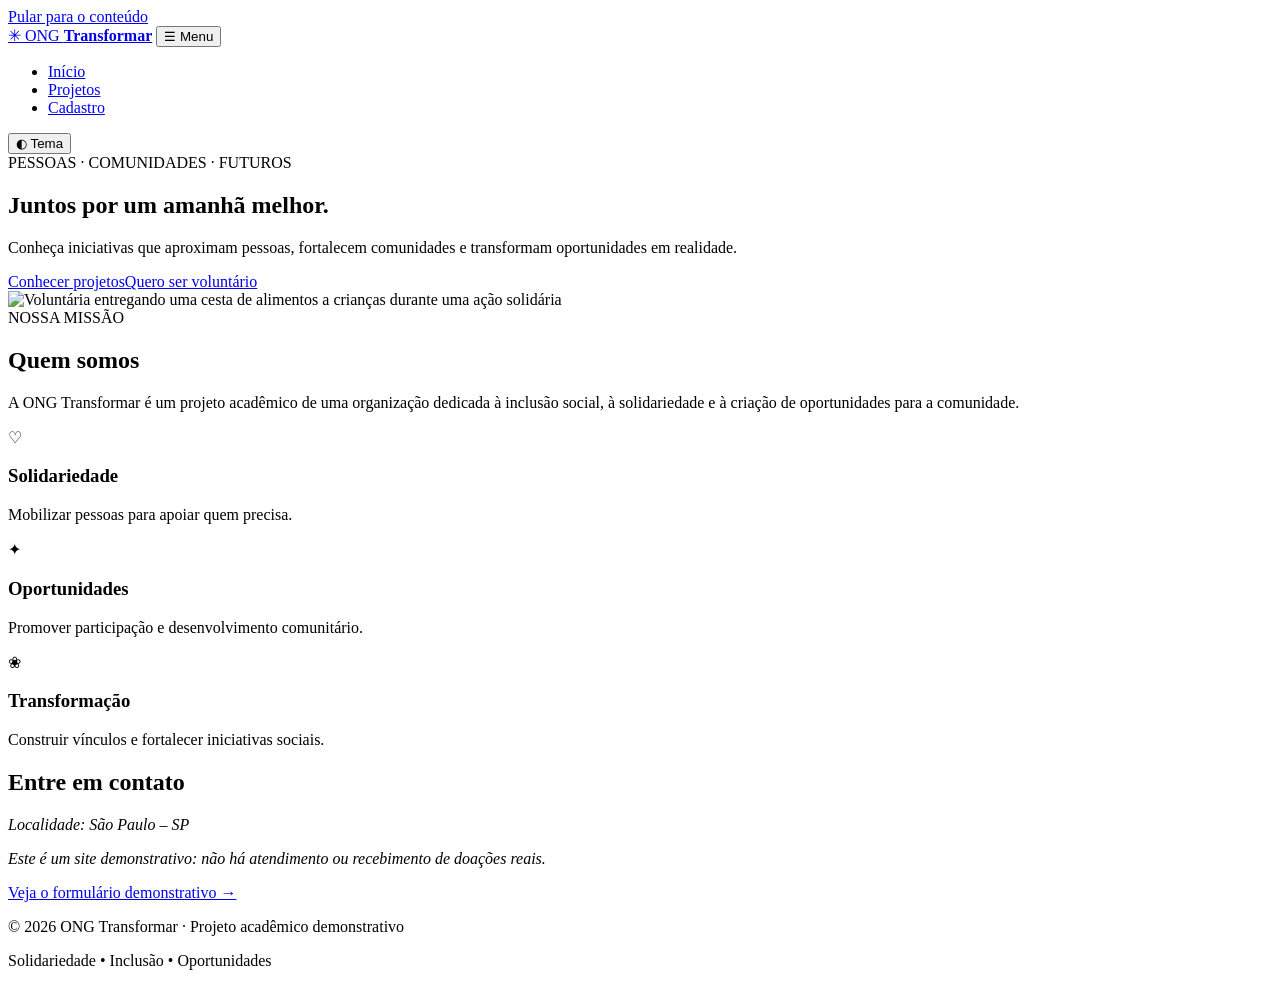
==== index.html @ 96d92989 "feat: adiciona versão inicial da ONG Transformar" ====
<!doctype html>
<html lang="pt-BR">
<head>
<meta charset="utf-8">
<meta name="viewport" content="width=device-width, initial-scale=1">
<meta name="description" content="Conheça os projetos sociais e as oportunidades de voluntariado da ONG Transformar.">
<title>Início | ONG Transformar</title>
<link rel="stylesheet" href="css/style.css">
<script src="js/main.js" defer></script>
</head>
<body>
<a class="skip-link" href="#conteudo">Pular para o conteúdo</a>
<header class="site-header"><div class="container header-inner">
<a class="brand" href="index.html" aria-label="ONG Transformar — página inicial"><span class="brand-icon" aria-hidden="true">✳</span> ONG <strong>Transformar</strong></a>
<button class="menu-toggle" type="button" aria-controls="menu-principal" aria-expanded="false">☰ <span>Menu</span></button>
<nav id="menu-principal" aria-label="Navegação principal"><ul class="nav-list">
<li><a href="index.html" aria-current="page">Início</a></li><li><a href="projetos.html" >Projetos</a></li><li><a href="cadastro.html" >Cadastro</a></li></ul></nav>
<button class="theme-toggle" type="button" aria-label="Ativar modo escuro" aria-pressed="false">◐ <span>Tema</span></button>
</div></header>
<main id="conteudo"><section class="hero"><div class="container hero-grid"><div class="hero-copy"><span class="eyebrow">PESSOAS · COMUNIDADES · FUTUROS</span><h1>Juntos por um amanhã melhor.</h1><p>Conheça iniciativas que aproximam pessoas, fortalecem comunidades e transformam oportunidades em realidade.</p><div class="actions"><a class="button" href="projetos.html">Conhecer projetos</a><a class="button button-outline" href="cadastro.html">Quero ser voluntário</a></div></div><img class="hero-image" src="imagens/ong-social.jpg" width="1536" height="1024" alt="Voluntária entregando uma cesta de alimentos a crianças durante uma ação solidária"></div></section>
<section class="section container" aria-labelledby="quem-somos"><span class="eyebrow">NOSSA MISSÃO</span><h2 id="quem-somos">Quem somos</h2><p class="intro">A ONG Transformar é um projeto acadêmico de uma organização dedicada à inclusão social, à solidariedade e à criação de oportunidades para a comunidade.</p><div class="cards"><article class="card"><span class="card-icon" aria-hidden="true">♡</span><h3>Solidariedade</h3><p>Mobilizar pessoas para apoiar quem precisa.</p></article><article class="card"><span class="card-icon" aria-hidden="true">✦</span><h3>Oportunidades</h3><p>Promover participação e desenvolvimento comunitário.</p></article><article class="card"><span class="card-icon" aria-hidden="true">❀</span><h3>Transformação</h3><p>Construir vínculos e fortalecer iniciativas sociais.</p></article></div></section>
<section class="section section-soft"><div class="container"><h2>Entre em contato</h2><address><p>Localidade: São Paulo – SP</p><p>Este é um site demonstrativo: não há atendimento ou recebimento de doações reais.</p></address><a class="text-link" href="cadastro.html">Veja o formulário demonstrativo →</a></div></section></main>
<footer class="site-footer"><div class="container footer-inner"><p>© 2026 ONG Transformar · Projeto acadêmico demonstrativo</p><p>Solidariedade • Inclusão • Oportunidades</p></div></footer>
<div id="toast" class="toast" role="status" aria-live="polite" hidden></div>
</body></html>
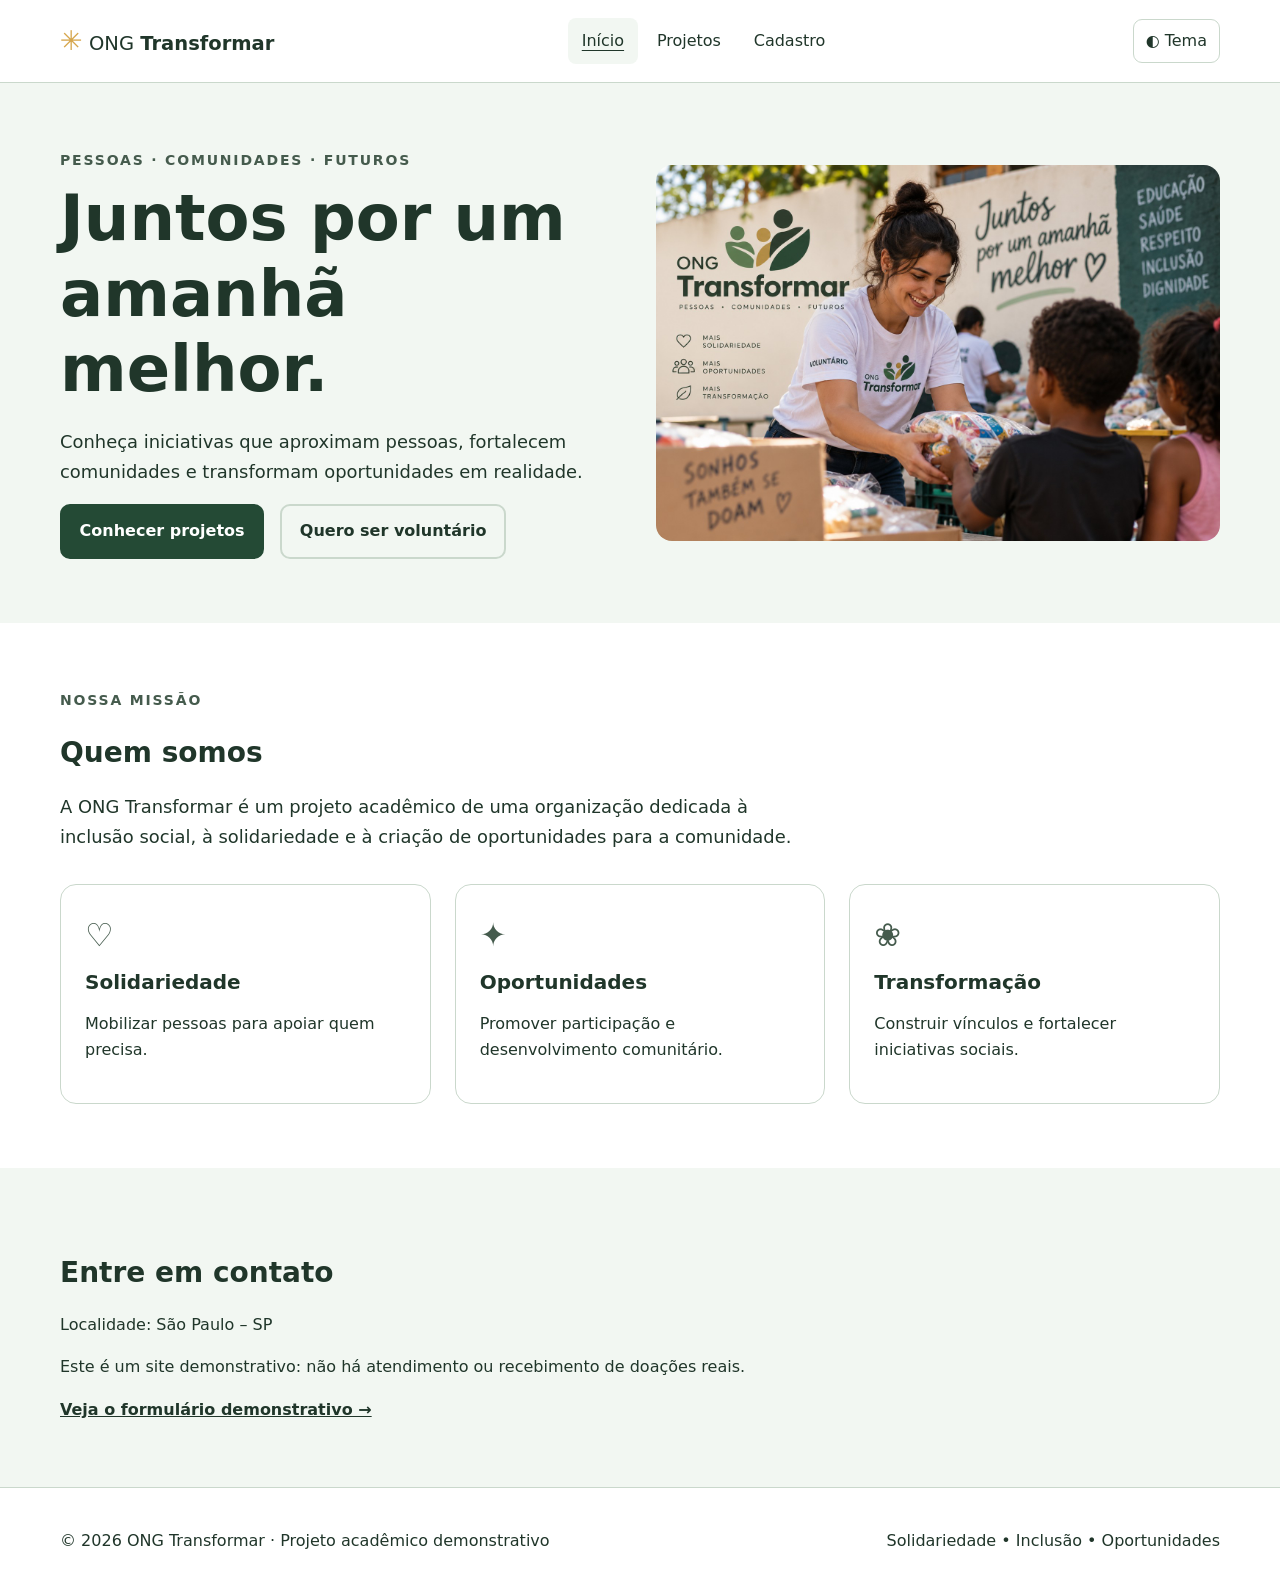
==== commit a8850923: "Add files via upload" ====
--- a/index.html
+++ b/index.html
@@ -5,8 +5,8 @@
 <meta name="viewport" content="width=device-width, initial-scale=1">
 <meta name="description" content="Conheça os projetos sociais e as oportunidades de voluntariado da ONG Transformar.">
 <title>Início | ONG Transformar</title>
-<link rel="stylesheet" href="css/style.css">
-<script src="js/main.js" defer></script>
+<link rel="stylesheet" href="style.css">
+<script src="main.js" defer></script>
 </head>
 <body>
 <a class="skip-link" href="#conteudo">Pular para o conteúdo</a>
@@ -17,7 +17,7 @@
 <li><a href="index.html" aria-current="page">Início</a></li><li><a href="projetos.html" >Projetos</a></li><li><a href="cadastro.html" >Cadastro</a></li></ul></nav>
 <button class="theme-toggle" type="button" aria-label="Ativar modo escuro" aria-pressed="false">◐ <span>Tema</span></button>
 </div></header>
-<main id="conteudo"><section class="hero"><div class="container hero-grid"><div class="hero-copy"><span class="eyebrow">PESSOAS · COMUNIDADES · FUTUROS</span><h1>Juntos por um amanhã melhor.</h1><p>Conheça iniciativas que aproximam pessoas, fortalecem comunidades e transformam oportunidades em realidade.</p><div class="actions"><a class="button" href="projetos.html">Conhecer projetos</a><a class="button button-outline" href="cadastro.html">Quero ser voluntário</a></div></div><img class="hero-image" src="imagens/ong-social.jpg" width="1536" height="1024" alt="Voluntária entregando uma cesta de alimentos a crianças durante uma ação solidária"></div></section>
+<main id="conteudo"><section class="hero"><div class="container hero-grid"><div class="hero-copy"><span class="eyebrow">PESSOAS · COMUNIDADES · FUTUROS</span><h1>Juntos por um amanhã melhor.</h1><p>Conheça iniciativas que aproximam pessoas, fortalecem comunidades e transformam oportunidades em realidade.</p><div class="actions"><a class="button" href="projetos.html">Conhecer projetos</a><a class="button button-outline" href="cadastro.html">Quero ser voluntário</a></div></div><img class="hero-image" src="ong-social.jpg" width="1536" height="1024" alt="Voluntária entregando uma cesta de alimentos a crianças durante uma ação solidária"></div></section>
 <section class="section container" aria-labelledby="quem-somos"><span class="eyebrow">NOSSA MISSÃO</span><h2 id="quem-somos">Quem somos</h2><p class="intro">A ONG Transformar é um projeto acadêmico de uma organização dedicada à inclusão social, à solidariedade e à criação de oportunidades para a comunidade.</p><div class="cards"><article class="card"><span class="card-icon" aria-hidden="true">♡</span><h3>Solidariedade</h3><p>Mobilizar pessoas para apoiar quem precisa.</p></article><article class="card"><span class="card-icon" aria-hidden="true">✦</span><h3>Oportunidades</h3><p>Promover participação e desenvolvimento comunitário.</p></article><article class="card"><span class="card-icon" aria-hidden="true">❀</span><h3>Transformação</h3><p>Construir vínculos e fortalecer iniciativas sociais.</p></article></div></section>
 <section class="section section-soft"><div class="container"><h2>Entre em contato</h2><address><p>Localidade: São Paulo – SP</p><p>Este é um site demonstrativo: não há atendimento ou recebimento de doações reais.</p></address><a class="text-link" href="cadastro.html">Veja o formulário demonstrativo →</a></div></section></main>
 <footer class="site-footer"><div class="container footer-inner"><p>© 2026 ONG Transformar · Projeto acadêmico demonstrativo</p><p>Solidariedade • Inclusão • Oportunidades</p></div></footer>
--- a/style.css
+++ b/style.css
@@ -0,0 +1,10 @@
+/* ONG Transformar — design system e layout responsivo */
+:root{color-scheme:light;--bg:#fff;--surface:#f2f7f2;--text:#20362a;--muted:#455b4d;--brand:#244a35;--accent:#d6a64c;--border:#cad8cc;--danger:#a32222;--focus:#c27c00;--radius:16px;--space-1:.5rem;--space-2:1rem;--space-3:1.5rem;--space-4:2rem;--space-5:3rem;--space-6:4rem;--fs-1:.875rem;--fs-2:1rem;--fs-3:1.25rem;--fs-4:1.75rem;--fs-5:clamp(2.4rem,5vw,4.4rem);font-family:system-ui,-apple-system,Segoe UI,Arial,sans-serif}
+:root[data-theme="dark"]{color-scheme:dark;--bg:#121c16;--surface:#1d3024;--text:#f4f8f4;--muted:#d1dfd4;--brand:#b7e1c3;--accent:#f3c66c;--border:#506956;--danger:#ffb6b6;--focus:#ffd478}
+*{box-sizing:border-box}html{scroll-behavior:smooth}body{margin:0;background:var(--bg);color:var(--text);line-height:1.65}img{max-width:100%;height:auto}a{color:inherit}button,input,select{font:inherit}button{cursor:pointer}:focus-visible{outline:3px solid var(--focus);outline-offset:3px}.container{width:min(1160px,calc(100% - 2rem));margin-inline:auto}.skip-link{position:absolute;top:-5rem;left:1rem;z-index:99;background:var(--bg);padding:.7rem}.skip-link:focus{top:1rem}.site-header{border-bottom:1px solid var(--border);background:var(--bg)}.header-inner{min-height:82px;display:flex;align-items:center;gap:1.5rem;justify-content:space-between}.brand{text-decoration:none;font-size:1.22rem;white-space:nowrap}.brand-icon{color:var(--accent);font-size:1.7rem}.nav-list{list-style:none;display:flex;gap:.35rem;padding:0;margin:0}.nav-list a{display:block;padding:.6rem .85rem;text-decoration:none;border-radius:8px}.nav-list a:hover,.nav-list a[aria-current]{background:var(--surface);text-decoration:underline;text-underline-offset:4px}.menu-toggle{display:none}.theme-toggle,.menu-toggle{border:1px solid var(--border);border-radius:9px;padding:.5rem .75rem;background:var(--bg);color:var(--text)}.hero{background:var(--surface);padding:var(--space-6) 0}.hero-grid,.two-cols{display:grid;grid-template-columns:repeat(12,minmax(0,1fr));gap:var(--space-4);align-items:center}.hero-copy,.two-cols>div{grid-column:span 6}.hero-image{grid-column:span 6;border-radius:var(--radius);aspect-ratio:3/2;object-fit:cover}.eyebrow{font-size:var(--fs-1);font-weight:750;letter-spacing:.13em;color:var(--muted)}h1,h2,h3{line-height:1.18}h1{font-size:var(--fs-5);margin:.5rem 0 1.2rem}h2{font-size:var(--fs-4)}h3{font-size:var(--fs-3)}.hero-copy>p,.intro,.page-heading p{max-width:65ch;font-size:1.12rem}.actions,.form-actions{display:flex;gap:var(--space-2);flex-wrap:wrap}.button{display:inline-block;background:#244a35;color:#fff;text-decoration:none;border:2px solid #244a35;border-radius:10px;padding:.75rem 1.1rem;font-weight:700}.button:hover{background:#173222}.button-outline{background:transparent;color:var(--text);border-color:var(--border)}.button-outline:hover{background:var(--surface)}.section{padding:var(--space-6) 0}.section-soft,.page-heading{background:var(--surface)}.page-heading{padding:var(--space-5) 0}.page-heading h1{font-size:clamp(2.1rem,4vw,3.4rem)}.cards{display:grid;grid-template-columns:repeat(12,minmax(0,1fr));gap:var(--space-3);margin-top:var(--space-4)}.card{grid-column:span 4;border:1px solid var(--border);border-radius:var(--radius);padding:var(--space-3);background:var(--bg)}.card h3{margin:.6rem 0}.card-icon{font-size:2rem;color:var(--muted)}.badge{display:inline-block;padding:.2rem .65rem;border-radius:999px;background:var(--surface);border:1px solid var(--border);font-size:var(--fs-1);font-weight:700}.check-list{padding-left:1.3rem}.check-list li{margin-bottom:.45rem}.notice{border-left:4px solid var(--accent);padding-left:1rem}.text-link{font-weight:700}.site-footer{border-top:1px solid var(--border);padding:var(--space-3) 0}.footer-inner{display:flex;justify-content:space-between;gap:1rem;flex-wrap:wrap}address{font-style:normal}.form-shell{max-width:850px;margin:auto}.form-shell fieldset{border:1px solid var(--border);border-radius:var(--radius);padding:var(--space-3);margin:var(--space-3) 0}.form-shell legend{font-size:var(--fs-3);font-weight:700;padding:0 .4rem}.form-grid{display:grid;grid-template-columns:repeat(12,minmax(0,1fr));gap:var(--space-2)}.field{grid-column:span 6;display:flex;flex-direction:column;gap:.3rem}.field.full{grid-column:span 12}.field label{font-weight:650}.field input,.field select{width:100%;padding:.7rem;border:1px solid #778c7a;border-radius:8px;background:var(--bg);color:var(--text)}.field [aria-invalid="true"]{border:2px solid var(--danger)}.error{font-size:var(--fs-1);color:var(--danger);min-height:1.2em}.toast{position:fixed;bottom:1rem;right:1rem;max-width:min(400px,90vw);background:var(--text);color:var(--bg);padding:1rem;border-radius:10px;z-index:40}.dialog-backdrop{position:fixed;inset:0;background:#000a;display:grid;place-items:center;padding:1rem;z-index:50}.dialog{width:min(470px,100%);background:var(--bg);color:var(--text);padding:2rem;border-radius:var(--radius)}[hidden]{display:none!important}
+@media(max-width:1100px){.hero-grid{gap:1.5rem}.hero-copy{grid-column:span 7}.hero-image{grid-column:span 5}}
+@media(max-width:900px){.hero-copy,.hero-image,.two-cols>div{grid-column:span 12}.hero-image{max-height:420px;width:100%}.card{grid-column:span 6}}
+@media(max-width:700px){.header-inner{flex-wrap:wrap;padding:.75rem 0}.menu-toggle{display:block;margin-left:auto}.site-header nav{width:100%;order:4}.site-header nav:not(.is-open){display:none}.nav-list{flex-direction:column}.theme-toggle{order:3}.hero{padding:3rem 0}}
+@media(max-width:520px){.cards{gap:1rem}.card,.field{grid-column:span 12}.section{padding:3rem 0}.footer-inner{display:block}}
+@media(max-width:380px){.brand{font-size:1rem}.theme-toggle span{display:none}.actions .button{width:100%;text-align:center}}
+@media(prefers-reduced-motion:reduce){html{scroll-behavior:auto}*,*::before,*::after{animation-duration:.01ms!important;transition-duration:.01ms!important}}
